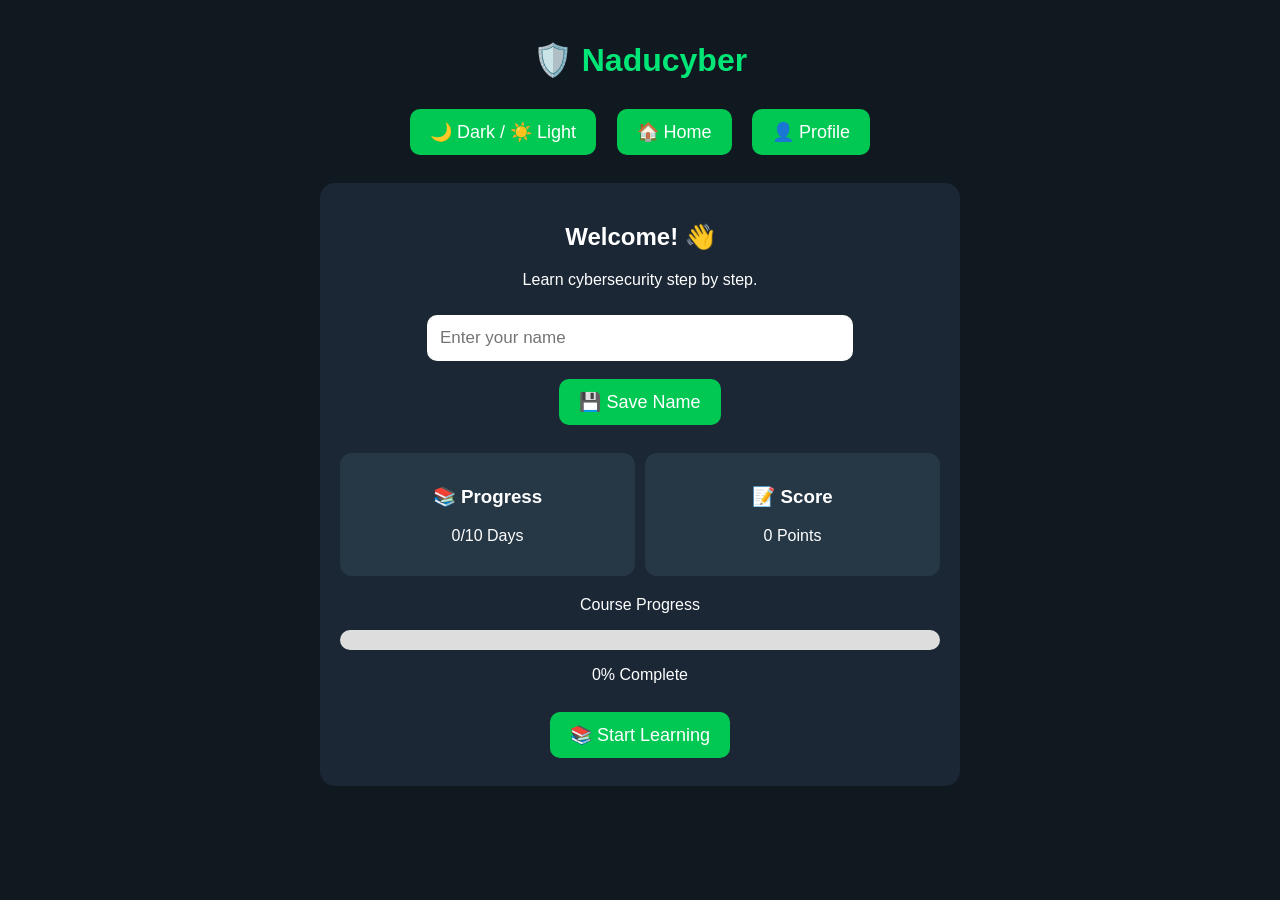
==== index.html @ 367d46cd "Add files via upload" ====
<!DOCTYPE html>
<html lang="en">
<head>
  <meta charset="UTF-8">
  <meta name="viewport" content="width=device-width, initial-scale=1.0">
  <title>Naducyber</title>
  <link rel="stylesheet" href="style.css">
</head>

<body>

  <h1>🛡️ Naducyber</h1>
  <button onclick="toggleTheme()">🌙 Dark / ☀️ Light</button>

  <button onclick="goHome()">🏠 Home</button>
  <button onclick="showProfile()">👤 Profile</button>

  <div id="home">

    <h2>Welcome! 👋</h2>

    <p>Learn cybersecurity step by step.</p>
    <input
  type="text"
  id="studentName"
  placeholder="Enter your name"
>

<button onclick="saveName()">💾 Save Name</button>

<p id="nameMessage"></p>

    <div class="stats">

      <div class="stat-card">
        <h3>📚 Progress</h3>
        <p><span id="completed">0</span>/10 Days</p>
      </div>

      <div class="stat-card">
        <h3>📝 Score</h3>
        <p><span id="scoreDisplay">0</span> Points</p>
      </div>

    </div>

    <div class="progress-box">

      <p>Course Progress</p>

      <div class="progress-bar">
        <div id="progress"></div>
      </div>

      <p id="progressText">0% Complete</p>

    </div>

    <button onclick="showLessons()">📚 Start Learning</button>

  </div>

  <div id="lessons" style="display:none;">

    <h2>📚 10-Day Cybersecurity Course</h2>

    <button onclick="openDay(1)">Day 1 🛡️</button>
    <button onclick="openDay(2)">Day 2 🔐</button>
    <button onclick="openDay(3)">Day 3 🔑</button>
    <button onclick="openDay(4)">Day 4 🎣</button>
    <button onclick="openDay(5)">Day 5 🌐</button>
    <button onclick="openDay(6)">Day 6 🦠</button>
    <button onclick="openDay(7)">Day 7 📶</button>
    <button onclick="openDay(8)">Day 8 🔒</button>
    <button onclick="openDay(9)">Day 9 🧠</button>
    <button onclick="openDay(10)">Day 10 🏆</button>

    <div id="lesson"></div>
    <div id="profile" style="display:none;">

  <h2>👤 My Profile</h2>

  <p>👋 Welcome, Student!</p>

  <div class="stat-card">
    <h3>📚 Completed Days</h3>
    <p><span id="profileCompleted">0</span>/10</p>
  </div>

  <div class="stat-card">
    <h3>📝 Quiz Score</h3>
    <p><span id="profileScore">0</span> Points</p>
  </div>

  <div class="stat-card">
    <h3>🏆 Status</h3>
    <p id="profileStatus">Learning...</p>
  </div>

</div>

  </div>

  <script src="script.js"></script>

  <script>

    function updateProgress() {

      const day = Number(localStorage.getItem("completedDay")) || 0;
      const savedScore = Number(localStorage.getItem("score")) || 0;

      document.getElementById("completed").textContent = day;
      document.getElementById("scoreDisplay").textContent = savedScore;

      const percent = (day / 10) * 100;

      document.getElementById("progress").style.width = percent + "%";

      document.getElementById("progressText").textContent =
        Math.round(percent) + "% Complete";
    }

    updateProgress();

  </script>

</body>
</html>
---- style.css ----
body {
  background: #101820;
  color: white;
  font-family: Arial, sans-serif;
  text-align: center;
  padding: 20px;
  margin: 0;
}

h1 {
  color: #00e676;
}

#home,
#lessons,
#lesson {
  background: #1b2735;
  max-width: 600px;
  margin: 20px auto;
  padding: 20px;
  border-radius: 15px;
}

button {
  background: #00c853;
  color: white;
  padding: 12px 20px;
  border: none;
  border-radius: 10px;
  font-size: 18px;
  margin: 8px;
  cursor: pointer;
}

button:hover {
  background: #00a844;
}

#lessons > button {
  display: block;
  width: 100%;
  margin: 8px 0;
}

li {
  margin: 10px;
  text-align: left;
}
.stats {
  display: flex;
  gap: 10px;
  justify-content: center;
  margin: 20px 0;
}

.stat-card {
  background: #263746;
  padding: 15px;
  border-radius: 12px;
  flex: 1;
}

.progress-box {
  margin: 20px 0;
}

.progress-bar {
  width: 100%;
  height: 20px;
  background: #ddd;
  border-radius: 10px;
  overflow: hidden;
}

#progress {
  width: 0%;
  height: 100%;
  background: #00c853;
  transition: width 0.5s;
}
body.light-mode {
  background: #f4f7fb;
  color: #111827;
}

body.light-mode #home,
body.light-mode #lessons,
body.light-mode #profile,
body.light-mode #lesson {
  background: white;
  color: #111827;
}

body.light-mode h2 {
  color: #111827;
}
input {
  width: 90%;
  max-width: 400px;
  padding: 13px;
  border: none;
  border-radius: 10px;
  font-size: 17px;
  margin: 10px;
}
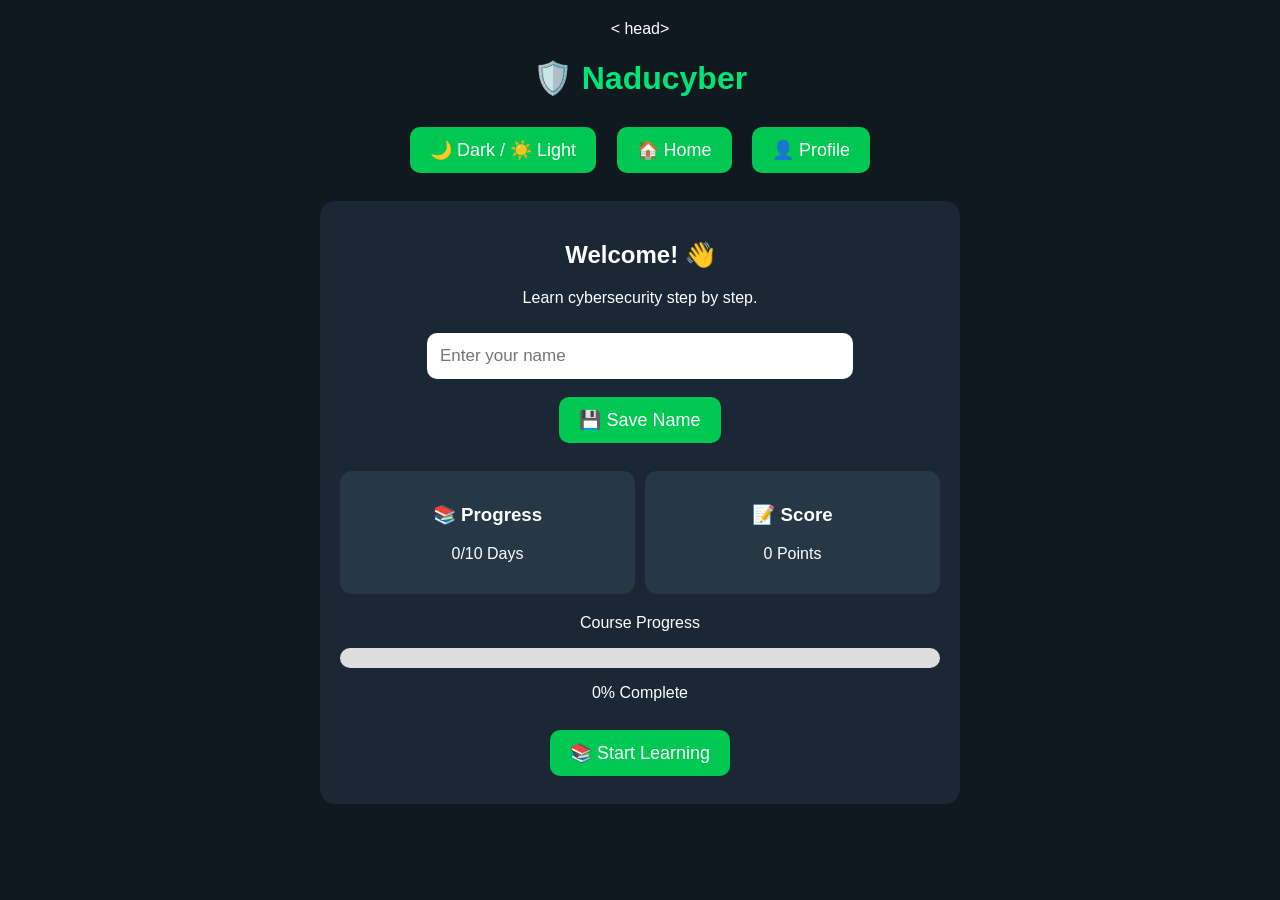
==== commit 98fc7d53: "Add manifest and theme color to index.html Add manifest link and theme color meta tag." ====
--- a/index.html
+++ b/index.html
@@ -5,7 +5,8 @@
   <meta name="viewport" content="width=device-width, initial-scale=1.0">
   <title>Naducyber</title>
   <link rel="stylesheet" href="style.css">
-</head>
+<<link rel="manifest" href="manifest.json">
+<meta name="theme-color" content="#00ff88">head>
 
 <body>
 
@@ -126,4 +127,4 @@
   </script>
 
 </body>
-</html>+</html>
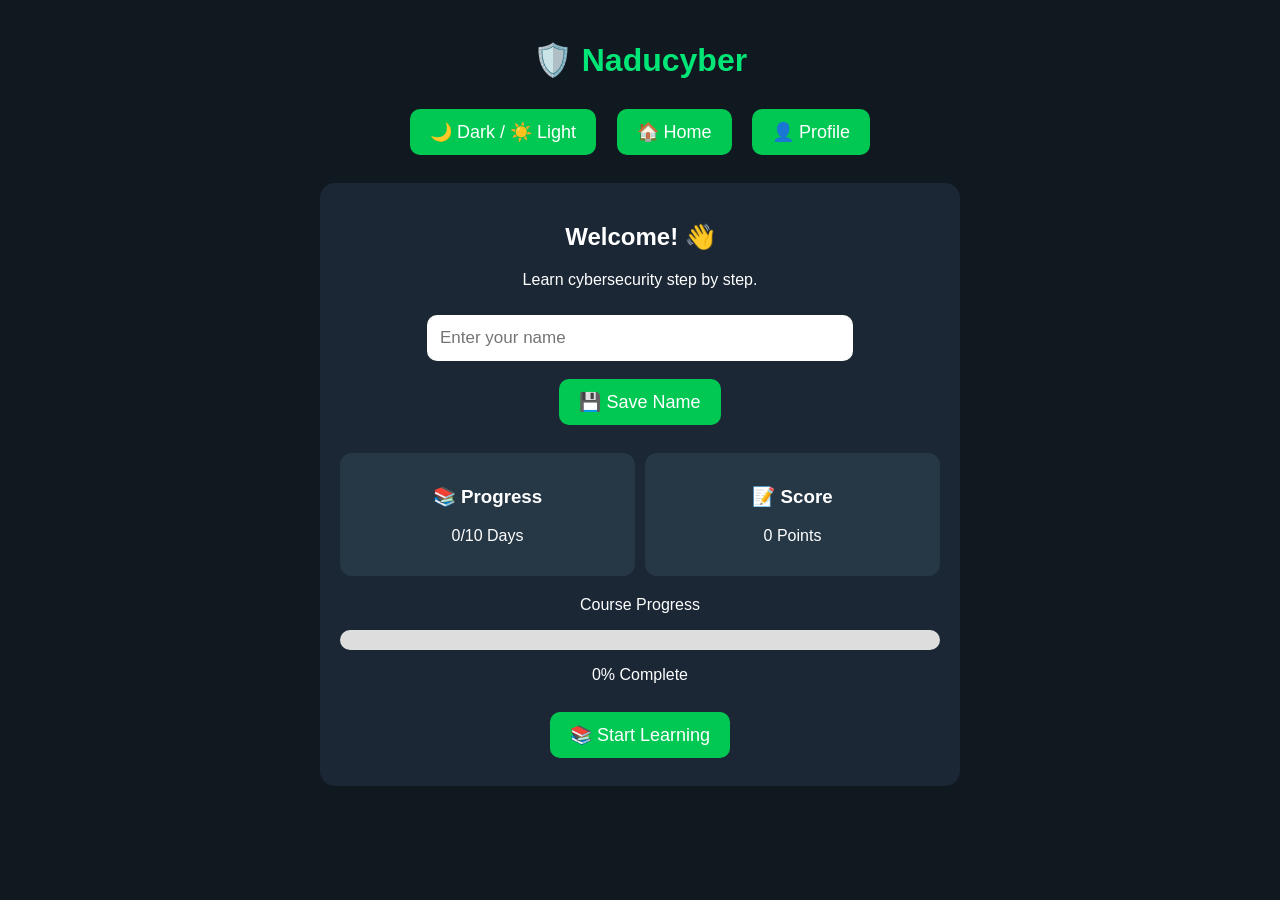
==== commit 40ee24a8: "Fix HTML structure and add manifest link" ====
--- a/index.html
+++ b/index.html
@@ -5,8 +5,9 @@
   <meta name="viewport" content="width=device-width, initial-scale=1.0">
   <title>Naducyber</title>
   <link rel="stylesheet" href="style.css">
-<<link rel="manifest" href="manifest.json">
-<meta name="theme-color" content="#00ff88">head>
+<link rel="manifest" href="manifest.json">
+<meta name="theme-color" content="#00ff88">
+</head>
 
 <body>
 
